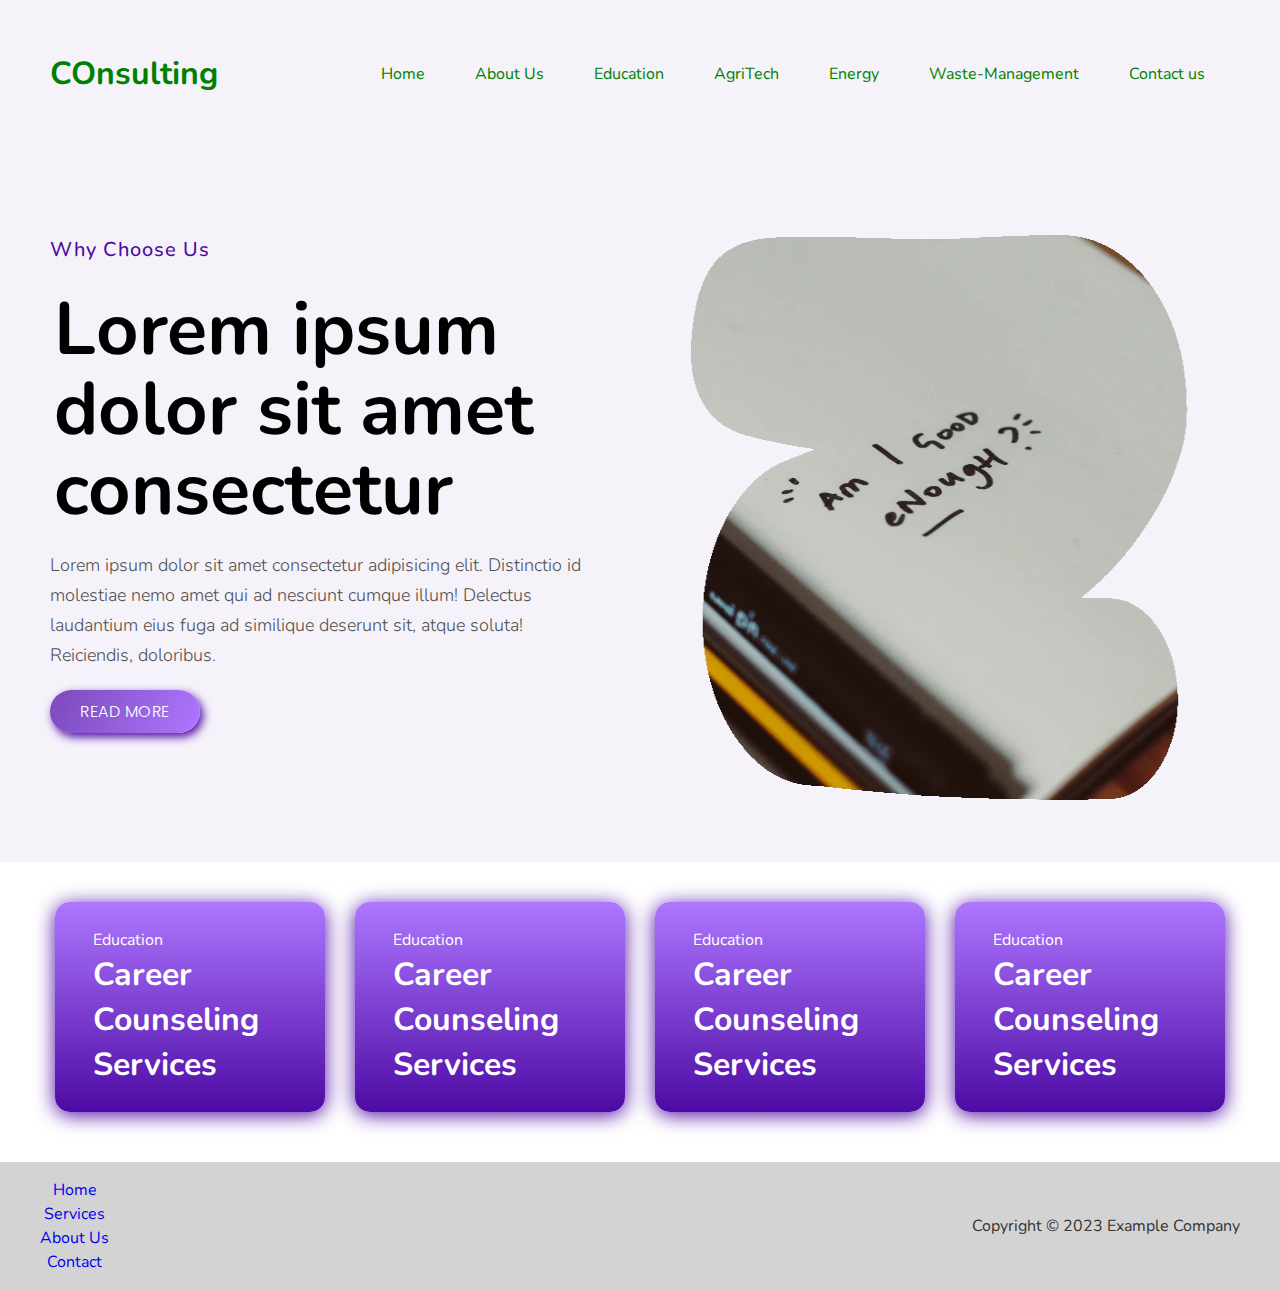
==== index.html @ bbcf7df7 "Only Structured Navabr" ====
<!DOCTYPE html>
<html lang="en">

<head>
  <meta charset="UTF-8">
  <meta name="viewport" content="width=device-width, initial-scale=1.0">
  <meta http-equiv="X-UA-Compatible" content="ie=edge">
  <link rel="stylesheet" href="styles.css">  
  <link href="https://fonts.googleapis.com/css2?family=Nunito:wght@400;600;700&display=swap" rel="stylesheet">
  <link href="https://fonts.googleapis.com/css2?family=Poppins:wght@400;500;600;700&display=swap" rel="stylesheet">

  <title>Responsive Navigation Bar</title>
</head>

<body>

  <!-- Navigation Bar -->
    <nav class="navbar">
      <a href="#" class="logo">COnsulting</a>
      <div class="nav-links">
      <ul>
        <li><a class="active" href="#">Home</a></li>
        <li><a href="#">About Us</a></li>
        <li><a href="#">Education</a></li>
        <li><a href="#">AgriTech</a></li>
        <li><a href="#">Energy</a></li>
        <li><a href="#">Waste-Management</a></li>
        <li><a href="#">Contact us</a></li>
      </ul>
    </div>
    <img src="images/ham.png" alt="menu hamburger" class="menu-hamburger">
    </nav>

<section class="landingmainsection">
    <div class="heading"><p class="firstheading">Why Choose Us</p>
        <p class="secondaryheading">Lorem ipsum dolor sit amet consectetur</p>
        <p class="description">Lorem ipsum dolor sit amet consectetur adipisicing elit. Distinctio id molestiae nemo amet qui ad nesciunt cumque illum! Delectus laudantium eius fuga ad similique deserunt sit, atque soluta! Reiciendis, doloribus.</p>
        <button class="btn-circle" onclick="window.location.href='https://www.example.com'">READ MORE</button>
    </div>
    <div class="headingimage"><img class="mainimage" src="images/save.webp" alt="" srcset=""></div>

</section>
<section class="servicessection">
    <div class="firstblock"><p class="title">Education</p><p class="subtitle">Career Counseling Services</p></div>
    <div class="secondblock"><p class="title">Education</p><p class="subtitle">Career Counseling Services</p></div>
    <div class="thirdblock"><p class="title">Education</p><p class="subtitle">Career Counseling Services</p></div>
    <div class="fourthblock"><p class="title">Education</p><p class="subtitle">Career Counseling Services</p></div>
</section>
<footer>
    <div class="container">
      <nav>
        <ul>
          <li><a href="#">Home</a></li>
          <li><a href="#">Services</a></li>
          <li><a href="#">About Us</a></li>
          <li><a href="#">Contact</a></li>
        </ul>
      </nav>
      <p>Copyright &copy; 2023 Example Company</p>
    </div>
  </footer>
    
</body>
<script>
  const menuHamburger = document.querySelector(".menu-hamburger")
  const navLinks = document.querySelector(".nav-links")

  menuHamburger.addEventListener("click",() =>{
    navLinks.classList.toggle("mobile-menu")
  })

</script>
</html>
---- styles.css ----
/* Reset styles */
* {
  margin: 0;
  padding: 0;
  box-sizing: border-box;
  text-decoration: none;
  list-style: none;
}

body {
  font-family: 'Nunito', sans-serif;
  font-size: 16px;
  line-height: 1.5;
  color: #333;
  background-color: #fff;
}

/* Headings */
h1, h2, h3, h4, h5, h6 {
  font-weight: bold;
}

h1 {
  font-size: 36px;
}

h2 {
  font-size: 30px;
}

h3 {
  font-size: 24px;
}

h4 {
  font-size: 18px;
}

h5 {
  font-size: 14px;
}

h6 {
  font-size: 12px;
}

/* Buttons */
button, input[type="submit"] {
  background-color: #007bff;
  color: #fff;
  padding: 10px 20px;
  border: none;
  border-radius: 4px;
  cursor: pointer;
}

button:hover, input[type="submit"]:hover {
  background-color: #0069d9;
}

/* Form elements */
input[type="text"], input[type="email"], input[type="password"], textarea {
  padding: 10px;
  font-size: 16px;
  border: 1px solid #ddd;
  border-radius: 4px;
  width: 100%;
}

label {
  font-weight: bold;
  display: block;
  margin-bottom: 10px;
}

.firstheading{
  color:#4d0aa4;
  font-size: 20px;
  font-weight: 500;
  line-height: 40px;
  letter-spacing: 1px;
  margin-bottom: 20px;
  animation: fadeInUp 2s ease-in-out;
}

.secondaryheading{
  color: #000;
  font-size: 74px;
  font-weight: 700;
  line-height: 80px;
  margin-bottom: 20px;
  max-width: 550px;
  margin-left: 4px;
  animation: fadeInUp 2s ease-in-out;

}
.description{
  color: #505050;
  font-size: 18px;
  font-weight: 300;
  line-height: 30px;
  max-width: 550px;
  animation: fadeInUp 2s ease-in-out;
}

.heading{
  margin: 50px 50px;
  flex: 1;
}

.btn-circle {
  border-radius: 25px;
  font-size: 16px;
  text-align: center;
  color: white;
  padding: 10px 30px;
  background: linear-gradient(115deg, #4d0aa4ba, #ad77ff);
  /* offset-x | offset-y | blur-radius | spread-radius | color */
  box-shadow: 3px 4px 10px 0px #4d0aa4;
  font-family: 'Poppins', sans-serif;
  font-size: 16px;
  font-weight: 300;
  line-height: 23px;
  letter-spacing: 0.5px;
  animation: fadeInUp 2s ease-in-out;
  margin-top: 20px;

}
.headingimage{
  flex: 1;
  margin-top: 45px;
}
.landingmainsection{
  background-color: #EDE7F68F;
  padding-top: 180px;
  padding-bottom: 50px;
  display:flex;
  flex-wrap: wrap;
}

  @media (max-width: 600px) {
  .headingimage,.heading {
    flex: 1 1 100%;
  }
}

/* Navigation Bar */

.navbar {
  position: absolute;
  padding: 50px;
  display: flex;
  justify-content: space-between;
  align-items: center;
  width: 100%;
  box-sizing: border-box;
}

.navbar a{
  color: green;

}

.navbar .logo{
  font-size: 2em;
  font-weight: bold;
}

.navbar .nav-links ul{
  display: flex;
}

.navbar .nav-links ul li{
  margin: 0 25px;
}

.navbar .nav-links ul li.active a{
color: red;
font-weight: 600;
}

.navbar .menu-hamburger{
  display: none;
  position: absolute;
  top: 50px;
  right:30px;
  width: 35px;
}

.mobile-menu{
  margin-left: 0;


}
@media screen and (max-width: 900px) {
  .navbar{
padding: 0;
  }

  .navbar .logo{
    position:absolute;
    top:40px;
    left:30px
  }

  .navbar .menu-hamburger{
    display: block;
  }


.nav-links{
  top: 0;
  left: 0;
  position:absolute;
  background-color:rgba(255, 255,255,0.2);
  backdrop-filter: blur(8px);
  width: 100%;
  height: 100vh;
  justify-content: center;
  align-items: center;
  margin-left: -100%;
  transition: all 0.5s ease;
}

.nav-links.mobile-menu{
  margin-left: 0;


}

.nav-links ul{
  display: flex;
  flex-direction: column  ;
  align-items: center;
}

.navbar .nav-links ul li{
  margin: 25px 0;
  font-size: 1.2em;
}

}
@keyframes fadeInUp {
  from {
    opacity: 0;
    transform: translateY(20px);
  }
  to {
    opacity: 1;
    transform: translateY(0);
  }
}  
.mainimage{
  width: 500px;
  height:580px;
  animation: myAnimation 2s ease-out;

}

@keyframes myAnimation {
  from { 
    transform: scale(0.5);
  }
  to { 
    transform: scale(1);
  }
}grad

.title{
  font-size: 2000px;
  font-weight: 500;
  line-height: 400px;
  letter-spacing: 10px;
  margin-bottom: 20px;
}

.subtitle{
  font-size: 32px;
  font-weight: 700;
  line-height: 45px;
  margin: 0;
}
.firstblock,.secondblock,.thirdblock, .fourthblock{
  background: linear-gradient(180deg, #ad77ff, #4d0aa4);
  box-shadow: 0px 3px 20px 0px #4d0aa4;
  border-radius: 15px;
  padding: 2% 3%;
  max-width: 270px;
  margin-top: 40px;
  margin-left: 15px;
  margin-right: 15px;
  color: #fff;
  flex: 1;
}

.servicessection{
  display: flex;
  flex-wrap: wrap;
  align-items: center;
  justify-content: center;

}
/**Footer**/
footer {
  background-color: lightgray;
  padding: 1em;
  text-align: center;
  margin-top: 50px;
}

.container {
  max-width: 1200px;
  margin: 0 auto;
  display: flex;
  justify-content: space-between;
  align-items: center;
}
/* 
nav ul {
  display: flex;
  list-style: none;
  margin: 0;
  padding: 0;
}

nav li {
  margin: 0 1em;
}

nav a {
  color: black;
  text-decoration: none;
}

p {
  margin: 0;
} */
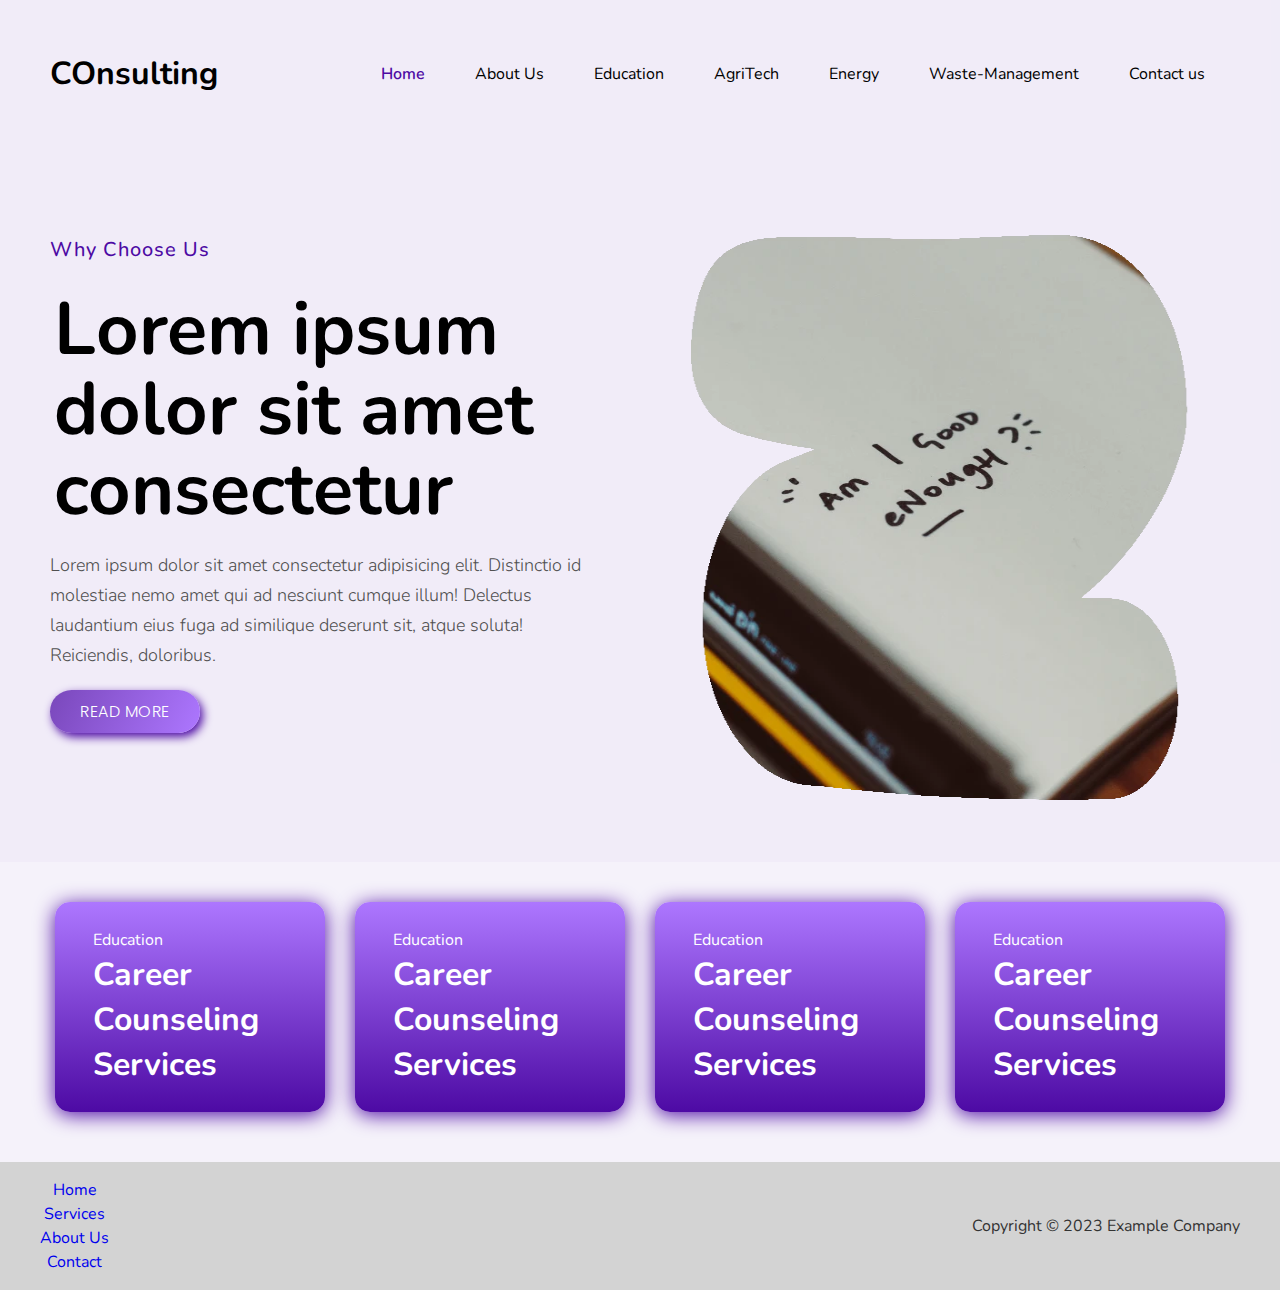
==== commit 33a0eecc: "Adding Pages" ====
--- a/index.html
+++ b/index.html
@@ -19,13 +19,13 @@
       <a href="#" class="logo">COnsulting</a>
       <div class="nav-links">
       <ul>
-        <li><a class="active" href="#">Home</a></li>
-        <li><a href="#">About Us</a></li>
-        <li><a href="#">Education</a></li>
-        <li><a href="#">AgriTech</a></li>
-        <li><a href="#">Energy</a></li>
-        <li><a href="#">Waste-Management</a></li>
-        <li><a href="#">Contact us</a></li>
+        <li><a class="active" href="index.html">Home</a></li>
+        <li><a href="aboutus.html">About Us</a></li>
+        <li><a href="education.html">Education</a></li>
+        <li><a href="agritech.html">AgriTech</a></li>
+        <li><a href="energy.html">Energy</a></li>
+        <li><a href="waste.html">Waste-Management</a></li>
+        <li><a href="contact.html">Contact us</a></li>
       </ul>
     </div>
     <img src="images/ham.png" alt="menu hamburger" class="menu-hamburger">
@@ -50,7 +50,7 @@
     <div class="container">
       <nav>
         <ul>
-          <li><a href="#">Home</a></li>
+          <li><a href="index.html">Home</a></li>
           <li><a href="#">Services</a></li>
           <li><a href="#">About Us</a></li>
           <li><a href="#">Contact</a></li>
--- a/styles.css
+++ b/styles.css
@@ -12,7 +12,7 @@
   font-size: 16px;
   line-height: 1.5;
   color: #333;
-  background-color: #fff;
+  background-color: #EDE7F68F;
 }
 
 /* Headings */
@@ -157,7 +157,7 @@
 }
 
 .navbar a{
-  color: green;
+  color: black;
 
 }
 
@@ -174,8 +174,8 @@
   margin: 0 25px;
 }
 
-.navbar .nav-links ul li.active a{
-color: red;
+a.active{
+color: #4d0aa4;
 font-weight: 600;
 }
 
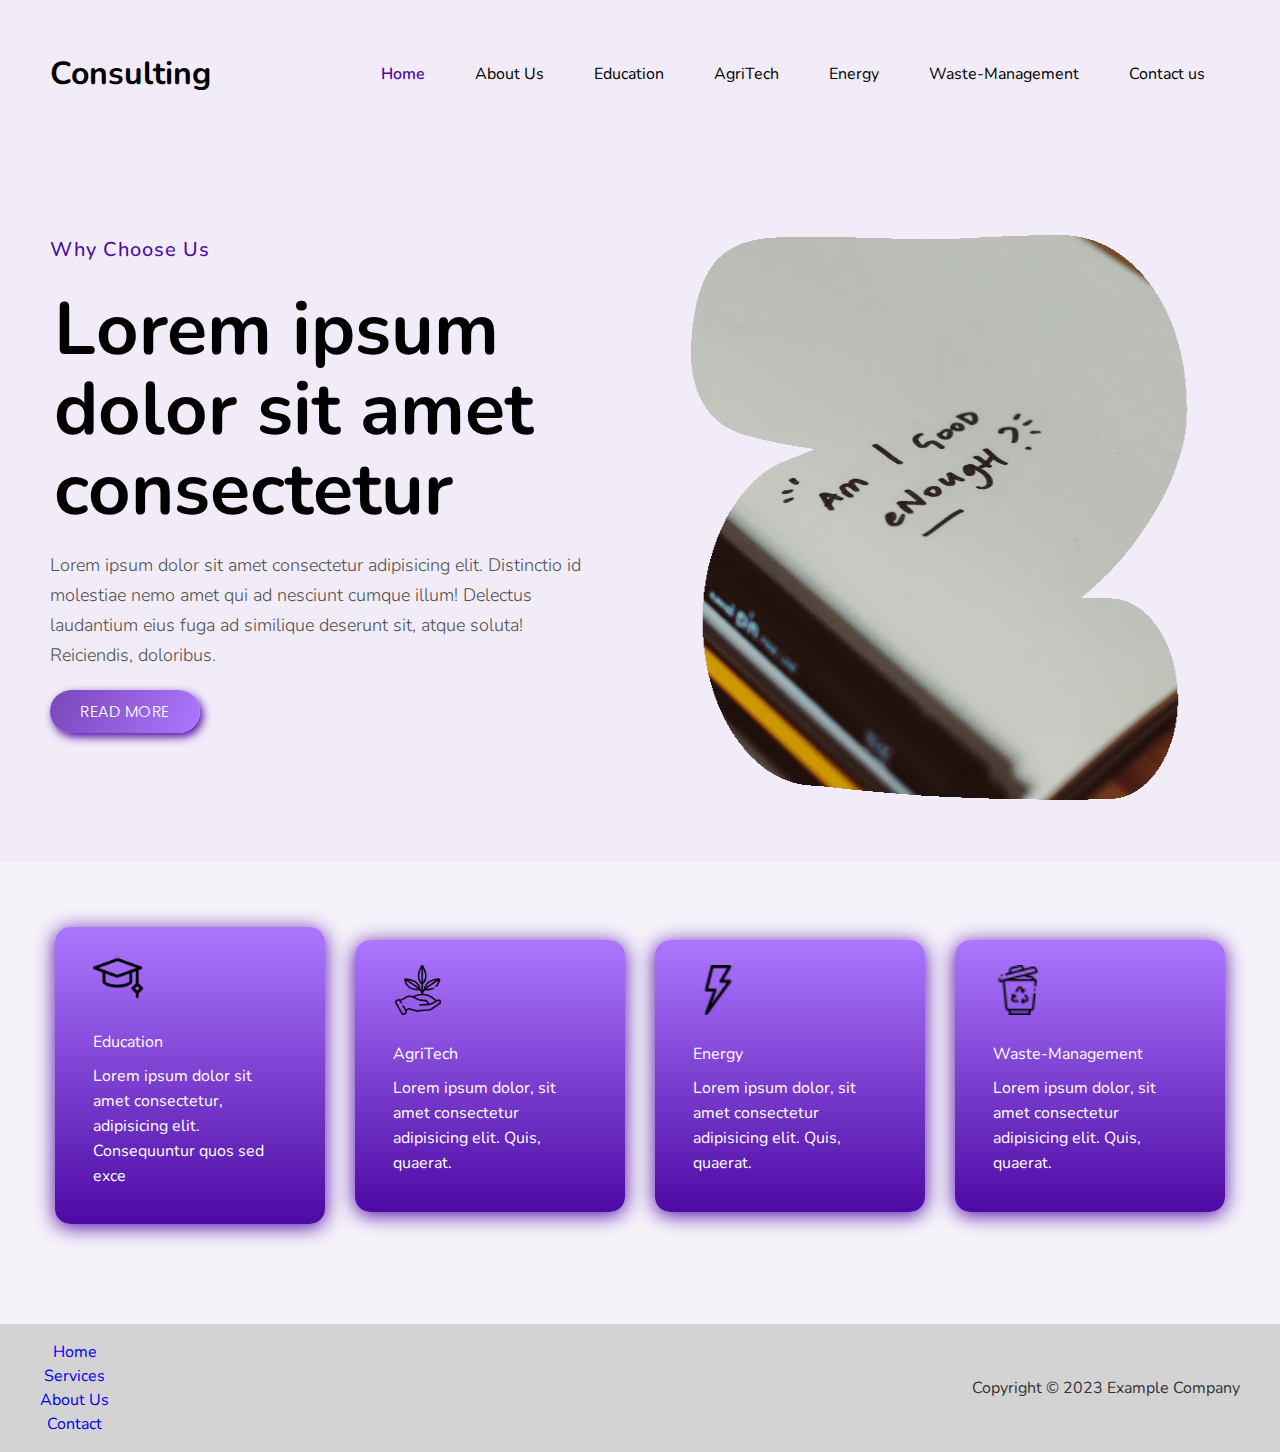
==== commit 5f5923ca: "servicesectionedit" ====
--- a/index.html
+++ b/index.html
@@ -16,7 +16,7 @@
 
   <!-- Navigation Bar -->
     <nav class="navbar">
-      <a href="#" class="logo">COnsulting</a>
+      <a href="index.html" class="logo">Consulting</a>
       <div class="nav-links">
       <ul>
         <li><a class="active" href="index.html">Home</a></li>
@@ -41,10 +41,18 @@
 
 </section>
 <section class="servicessection">
-    <div class="firstblock"><p class="title">Education</p><p class="subtitle">Career Counseling Services</p></div>
-    <div class="secondblock"><p class="title">Education</p><p class="subtitle">Career Counseling Services</p></div>
-    <div class="thirdblock"><p class="title">Education</p><p class="subtitle">Career Counseling Services</p></div>
-    <div class="fourthblock"><p class="title">Education</p><p class="subtitle">Career Counseling Services</p></div>
+    <div class="firstblock">
+      <img class="graduation" src="images/graduation.png" alt="">
+      <p class="title">Education</p><p class="subtitle">Lorem ipsum dolor sit amet consectetur, adipisicing elit. Consequuntur quos sed exce</p></div>
+    <div class="secondblock">
+      <img class="sprout" src="images/planting.png" alt="">
+      <p class="title">AgriTech</p><p class="subtitle">Lorem ipsum dolor, sit amet consectetur adipisicing elit. Quis, quaerat.</p></div>
+    <div class="thirdblock">
+      <img class="lighting" src="images/lighting.png" alt="">
+      <p class="title">Energy</p><p class="subtitle">Lorem ipsum dolor, sit amet consectetur adipisicing elit. Quis, quaerat.</p></div>
+    <div class="fourthblock">
+      <img class="trash" src="images/trash.png" alt="">
+      <p class="title">Waste-Management</p><p class="subtitle">Lorem ipsum dolor, sit amet consectetur adipisicing elit. Quis, quaerat.</p></div>
 </section>
 <footer>
     <div class="container">
--- a/styles.css
+++ b/styles.css
@@ -267,7 +267,7 @@
 }grad
 
 .title{
-  font-size: 2000px;
+  font-size: 22px;
   font-weight: 500;
   line-height: 400px;
   letter-spacing: 10px;
@@ -275,10 +275,13 @@
 }
 
 .subtitle{
-  font-size: 32px;
-  font-weight: 700;
-  line-height: 45px;
-  margin: 0;
+  font-size: 16px;
+  font-weight: 400;
+  line-height: 25px;
+  margin-left: 0;
+  text-align: left  ;
+  padding-top: 10px;
+  padding-bottom: 10px;
 }
 .firstblock,.secondblock,.thirdblock, .fourthblock{
   background: linear-gradient(180deg, #ad77ff, #4d0aa4);
@@ -286,9 +289,7 @@
   border-radius: 15px;
   padding: 2% 3%;
   max-width: 270px;
-  margin-top: 40px;
-  margin-left: 15px;
-  margin-right: 15px;
+  margin: 0 15px;
   color: #fff;
   flex: 1;
 }
@@ -298,6 +299,8 @@
   flex-wrap: wrap;
   align-items: center;
   justify-content: center;
+  margin-top: 65px;
+  margin-bottom: 100px;
 
 }
 /**Footer**/
@@ -335,4 +338,30 @@
 p {
   margin: 0;
 } */
-    +    
+.graduation{
+width: 50px;
+height: 50px;
+margin-bottom: 20px;
+}
+
+.sprout{
+  width: 50px;
+height: 50px;
+margin-bottom: 20px;
+
+}
+
+.lighting{
+  width: 50px;
+  height: 50px;
+  margin-bottom: 20px;
+
+}
+
+.trash{
+  width: 50px;
+  height: 50px;  
+  margin-bottom: 20px;
+
+}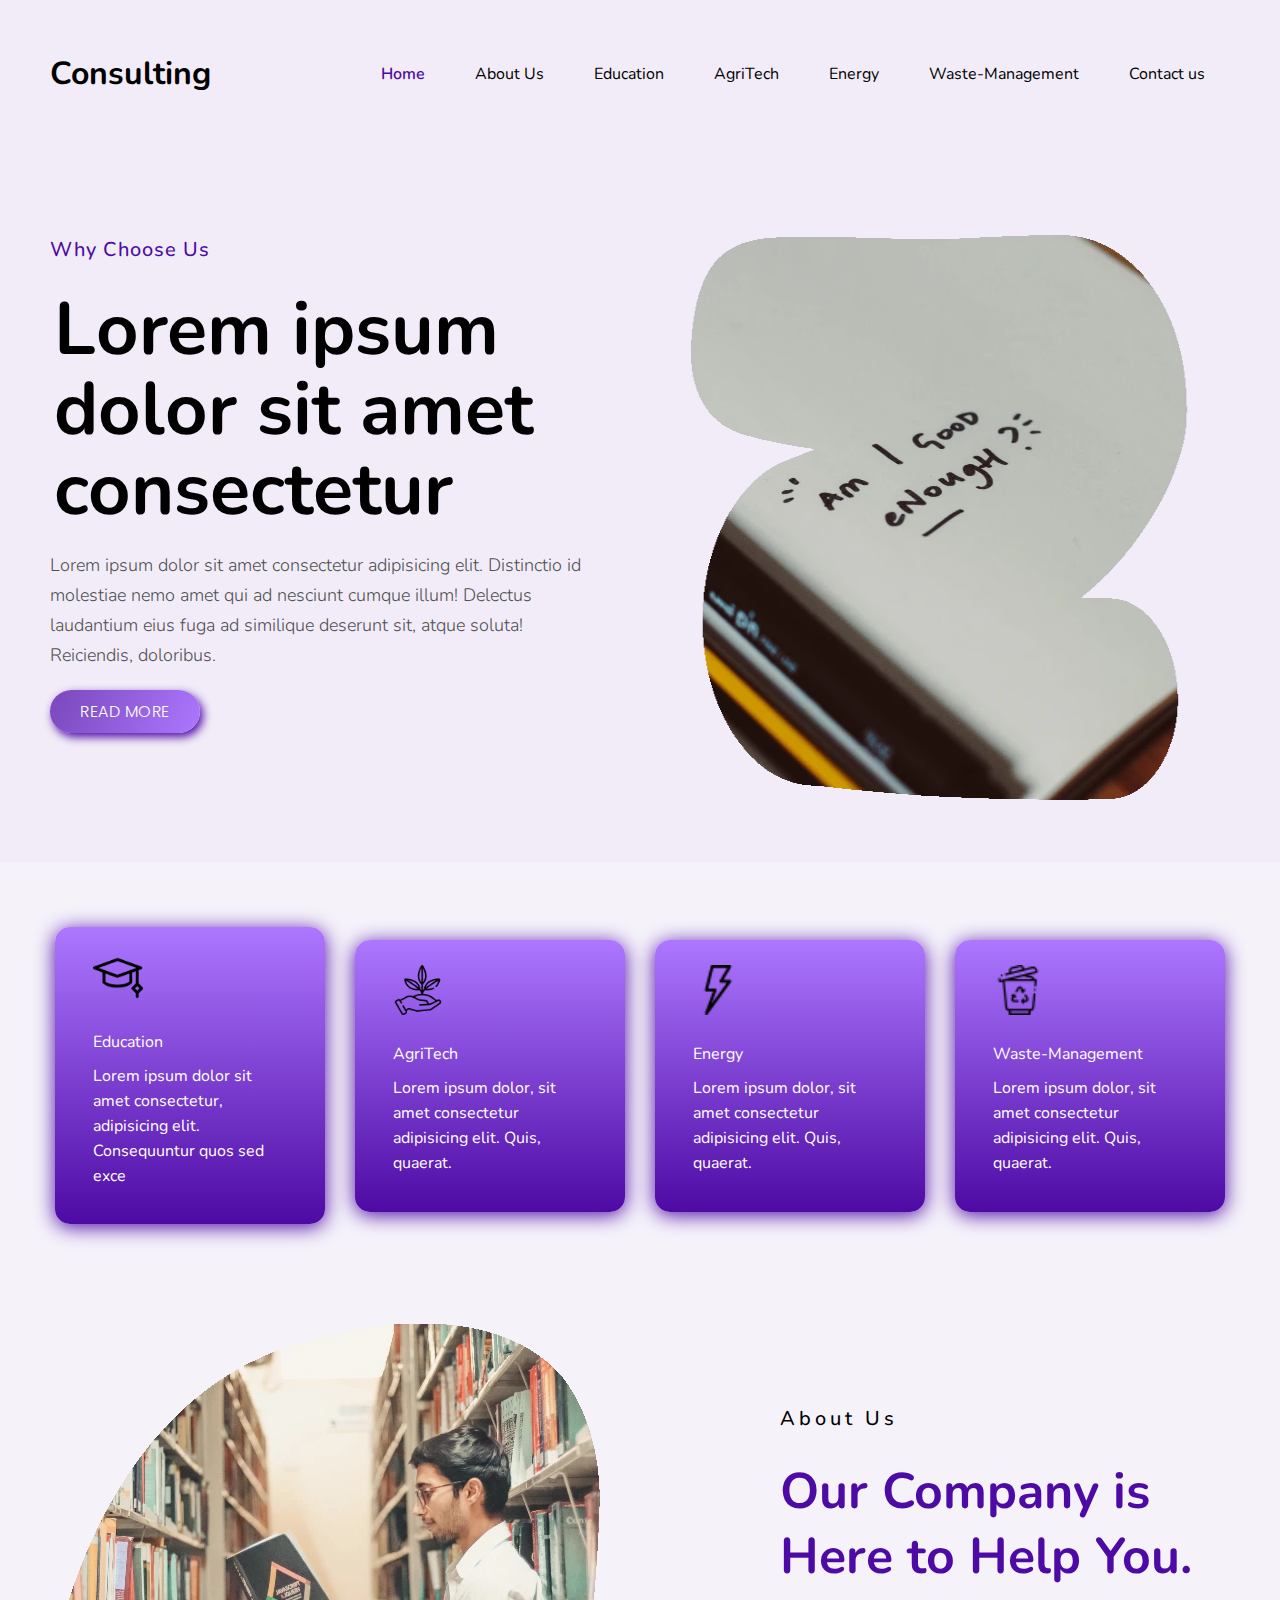
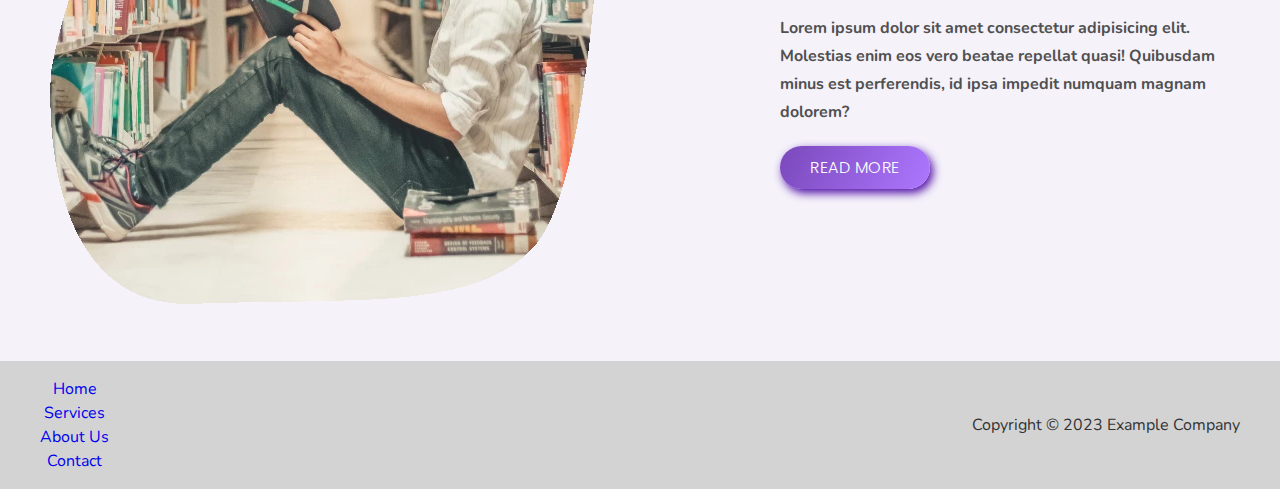
==== commit 8d5089a5: "adding pages of counselordata" ====
--- a/index.html
+++ b/index.html
@@ -54,6 +54,17 @@
       <img class="trash" src="images/trash.png" alt="">
       <p class="title">Waste-Management</p><p class="subtitle">Lorem ipsum dolor, sit amet consectetur adipisicing elit. Quis, quaerat.</p></div>
 </section>
+<section class="aboutus">
+  <div class="firstabout">
+    <img class="student" src="images/student.webp" alt="">
+  </div>
+  <div class="secondabout">
+    <h1 class="contacthead">About Us</h1>
+    <h2 class="contacthead">Our Company is Here to Help You.</h2>
+    <h3 class="contacthead">Lorem ipsum dolor sit amet consectetur adipisicing elit. Molestias enim eos vero beatae repellat quasi! Quibusdam minus est perferendis, id ipsa impedit numquam magnam dolorem?</h3>
+    <button class="btn-circle" onclick="window.location.href='https://www.example.com'">READ MORE</button>
+  </div>
+</section>
 <footer>
     <div class="container">
       <nav>
--- a/styles.css
+++ b/styles.css
@@ -9,7 +9,6 @@
 
 body {
   font-family: 'Nunito', sans-serif;
-  font-size: 16px;
   line-height: 1.5;
   color: #333;
   background-color: #EDE7F68F;
@@ -282,6 +281,7 @@
   text-align: left  ;
   padding-top: 10px;
   padding-bottom: 10px;
+
 }
 .firstblock,.secondblock,.thirdblock, .fourthblock{
   background: linear-gradient(180deg, #ad77ff, #4d0aa4);
@@ -364,4 +364,41 @@
   height: 50px;  
   margin-bottom: 20px;
 
+}
+.student{
+  margin-left: 50px;
+}
+
+.aboutus{
+  display: flex;
+  justify-content: space-between;
+}
+
+h1.contacthead{
+  font-size: 20px;
+  font-weight: 500;
+  line-height: 30px;
+letter-spacing: 4px;
+margin-bottom: 25px;
+color: black;}
+
+h2.contacthead{
+  font-size: 50px;
+  font-weight: 700;
+  line-height: 65px;
+  margin-bottom: 25px;
+  max-width: 450px;
+  color:#4d0aa4;
+}
+
+h3.contacthead{
+  font-size: 16px;
+  color:#505050;
+  line-height: 28px;
+  max-width: 450px;
+}
+
+.secondabout{
+  margin-right: 50px;
+  margin-top: 80px;
 }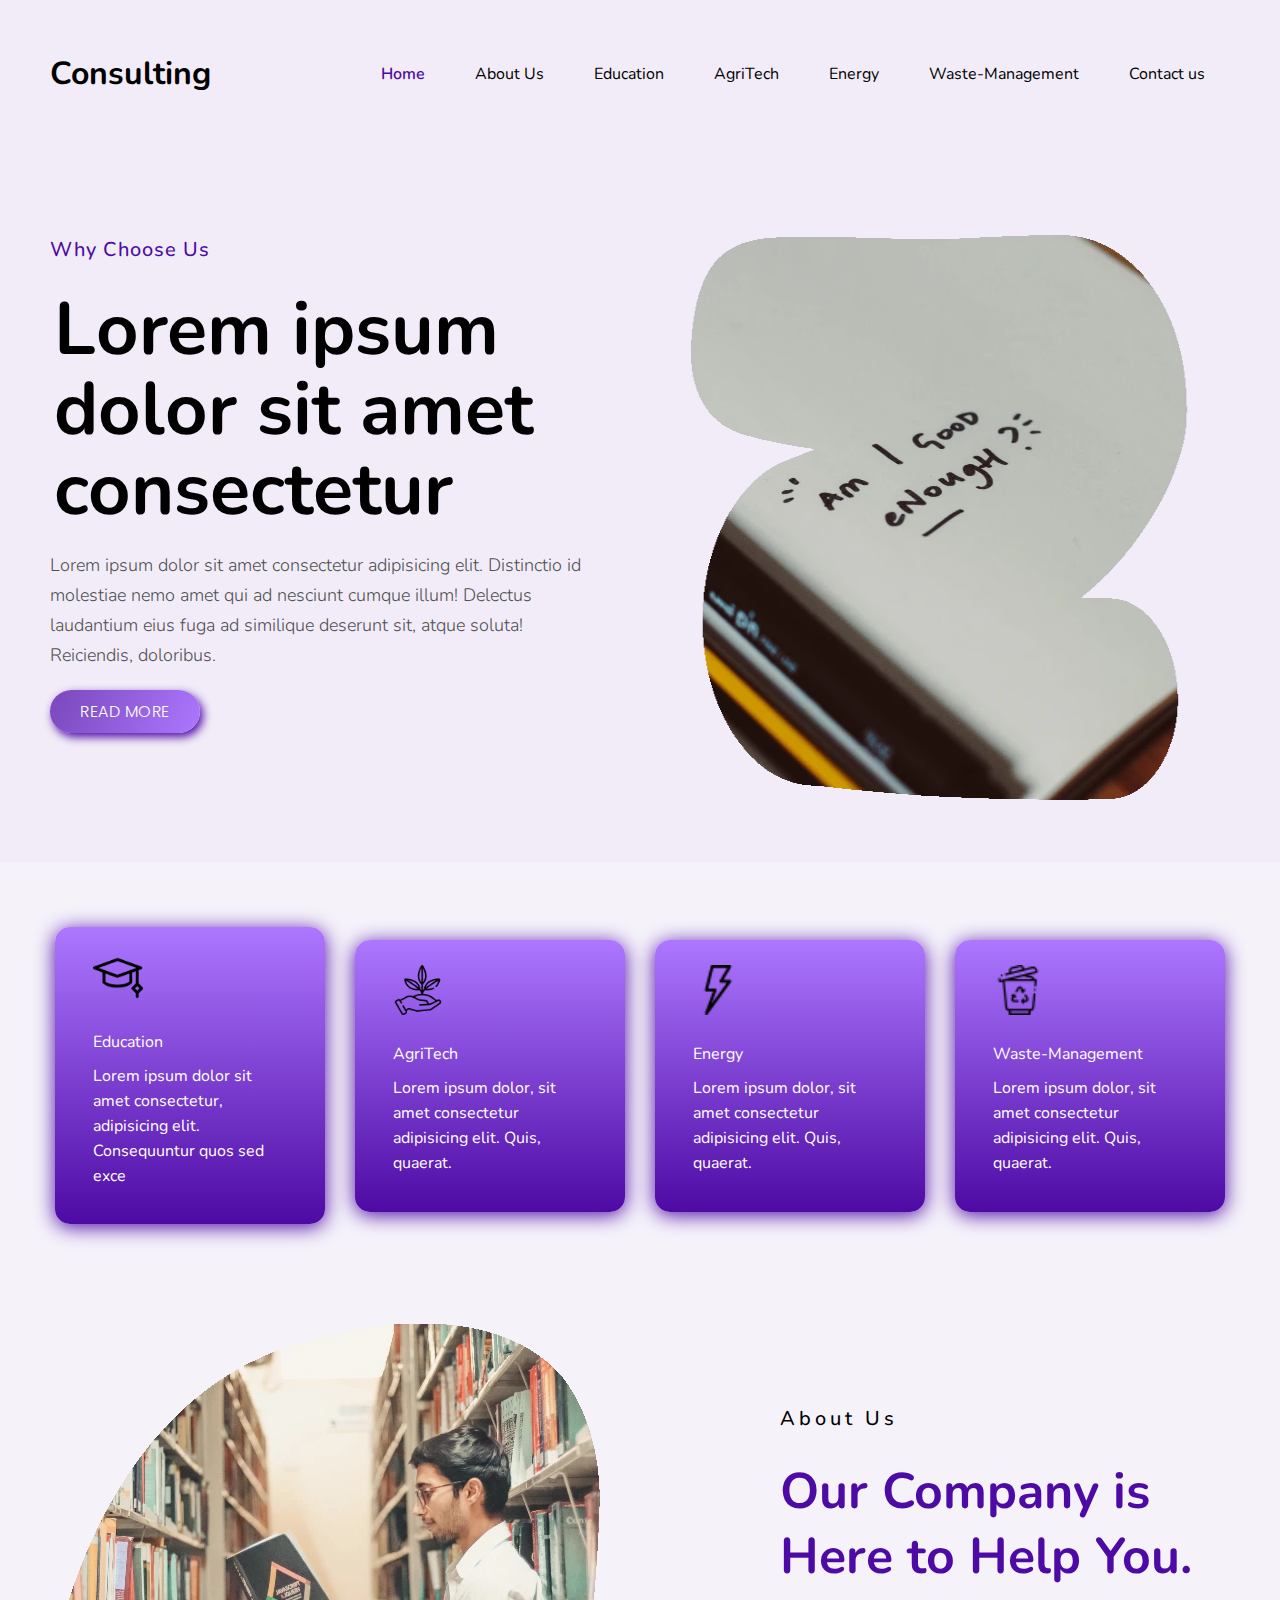
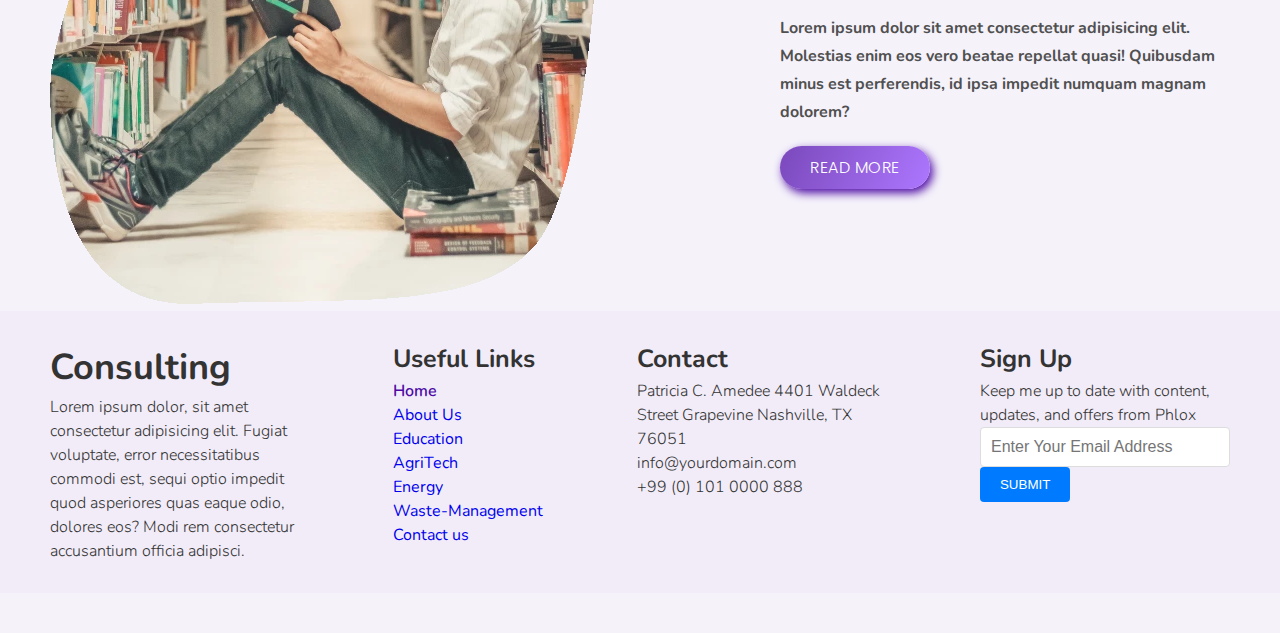
==== commit 29dbcaed: "Footer add" ====
--- a/index.html
+++ b/index.html
@@ -66,18 +66,39 @@
   </div>
 </section>
 <footer>
-    <div class="container">
-      <nav>
-        <ul>
-          <li><a href="index.html">Home</a></li>
-          <li><a href="#">Services</a></li>
-          <li><a href="#">About Us</a></li>
-          <li><a href="#">Contact</a></li>
-        </ul>
-      </nav>
-      <p>Copyright &copy; 2023 Example Company</p>
-    </div>
-  </footer>
+<div class="footdescription">
+  <h1 class="footheading">Consulting</h1>
+  <h2 class="footheading">Lorem ipsum dolor, sit amet consectetur adipisicing elit. Fugiat voluptate, error necessitatibus commodi est, sequi optio impedit quod asperiores quas eaque odio, dolores eos? Modi rem consectetur accusantium officia adipisci.</h2>
+</div>
+<div class="footmenu">
+  <h1 class="footheading1">Useful Links</h1>
+  <ul>
+    <li><a class="active" href="index.html">Home</a></li>
+    <li><a href="aboutus.html">About Us</a></li>
+    <li><a href="education.html">Education</a></li>
+    <li><a href="agritech.html">AgriTech</a></li>
+    <li><a href="energy.html">Energy</a></li>
+    <li><a href="waste.html">Waste-Management</a></li>
+    <li><a href="contact.html">Contact us</a></li>
+  </ul>
+
+</div>
+<div class="footcontact">
+  <h1 class="footheading1">Contact</h1>
+  <h2 class="footheading">Patricia C. Amedee 4401 Waldeck Street Grapevine Nashville, TX 76051
+  </h2>
+  <h2 class="footheading">info@yourdomain.com
+  </h2>
+<h2 class="footheading">+99 (0) 101 0000 888
+</h2>
+</div>
+<div class="Signup">  <h1 class="footheading1">Sign Up</h1>
+  <h2 class="footheading">Keep me up to date with content, updates, and offers from Phlox
+  </h2>
+  <p><input type="email" name="EMAIL" placeholder="Enter Your Email Address" required=""></p>
+  <p><input type="submit" value="SUBMIT"></p>
+</div>  
+</footer>
     
 </body>
 <script>
--- a/styles.css
+++ b/styles.css
@@ -12,6 +12,10 @@
   line-height: 1.5;
   color: #333;
   background-color: #EDE7F68F;
+  min-height: 100vh;
+  display: flex;
+  flex-direction: column;
+
 }
 
 /* Headings */
@@ -401,4 +405,26 @@
 .secondabout{
   margin-right: 50px;
   margin-top: 80px;
+}
+
+footer{
+  display: flex;
+  text-align: left;
+  justify-content: space-between;
+  margin: 40px 0;
+  padding: 30px 50px;
+  background-color:#EDE7F68F ;
+  margin-top: auto;
+
+}
+
+h2.footheading{
+  max-width: 250px;
+  font-size: 16px;
+  font-weight: 300;
+text-align: left;
+}
+
+h1.footheading1{
+  font-size: 25px;
 }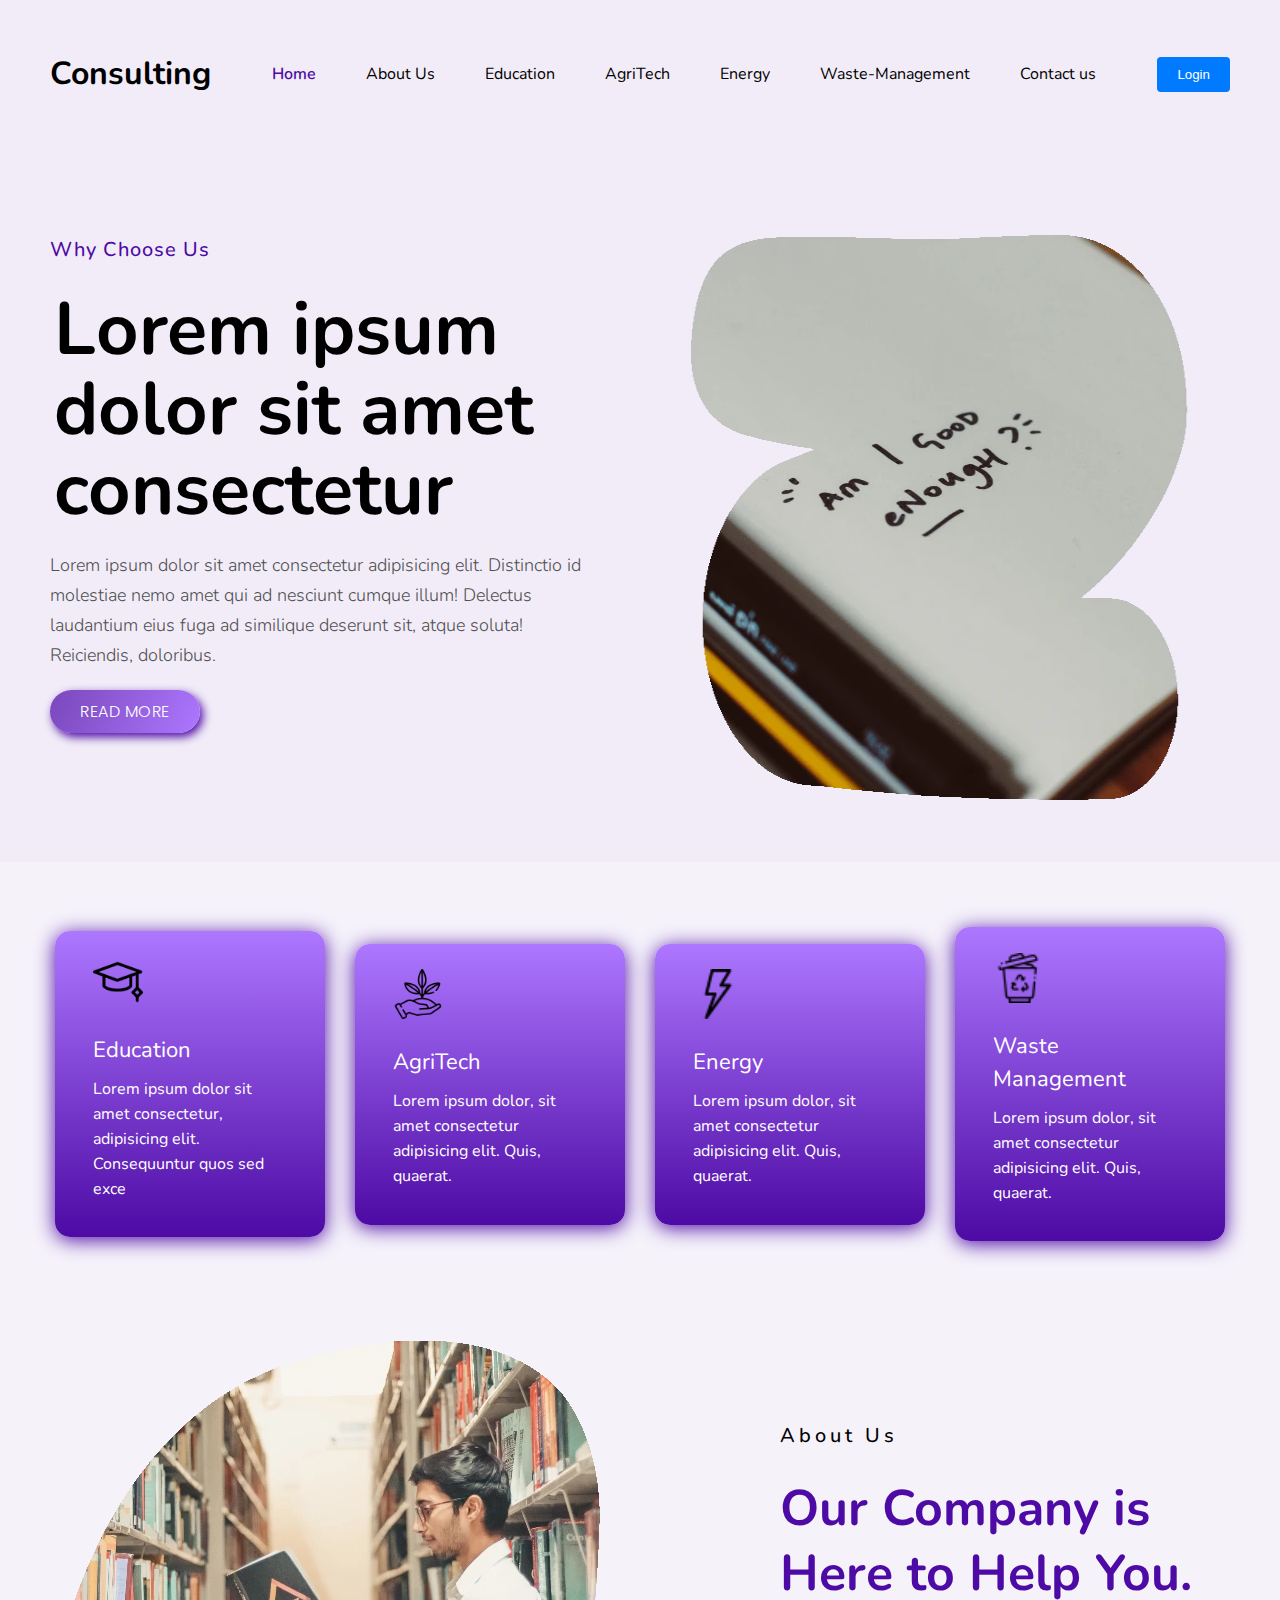
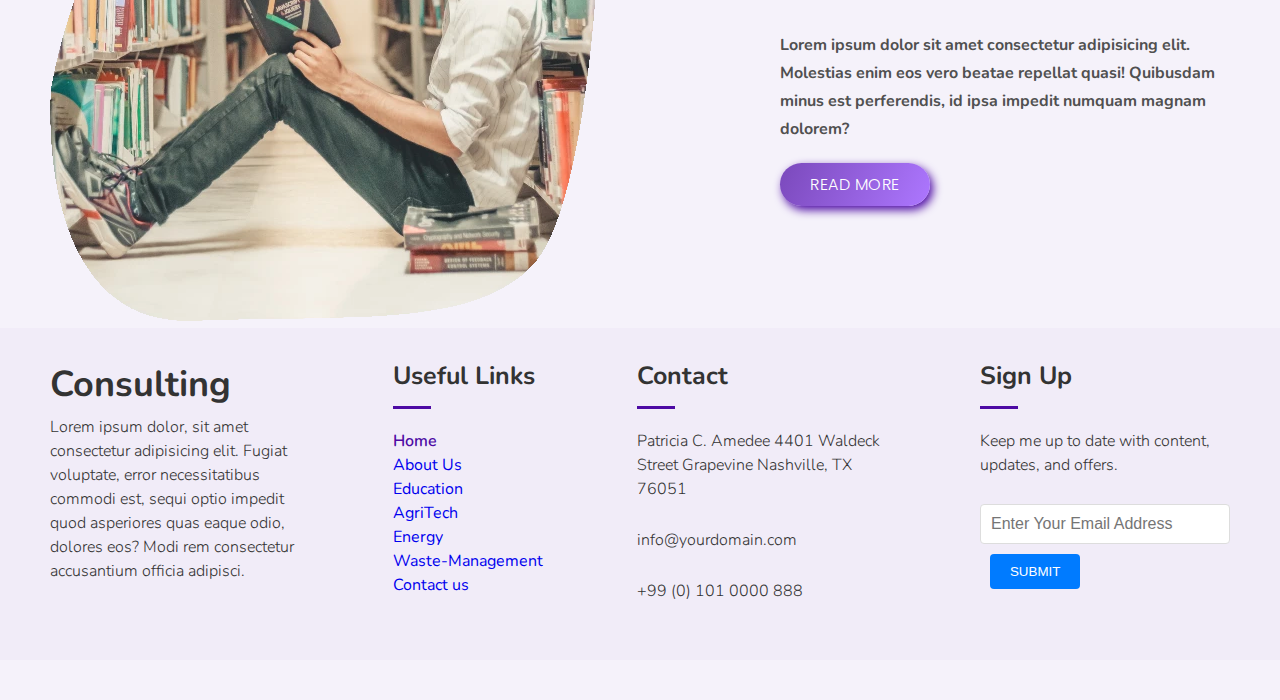
==== commit 258cf959: "Login Button add" ====
--- a/index.html
+++ b/index.html
@@ -28,6 +28,7 @@
         <li><a href="contact.html">Contact us</a></li>
       </ul>
     </div>
+    <button>Login</button>
     <img src="images/ham.png" alt="menu hamburger" class="menu-hamburger">
     </nav>
 
@@ -43,16 +44,16 @@
 <section class="servicessection">
     <div class="firstblock">
       <img class="graduation" src="images/graduation.png" alt="">
-      <p class="title">Education</p><p class="subtitle">Lorem ipsum dolor sit amet consectetur, adipisicing elit. Consequuntur quos sed exce</p></div>
+      <p class="title"> <a style="color: white; font-size: 22px;" href="education.html"> Education</a></p><p class="subtitle">Lorem ipsum dolor sit amet consectetur, adipisicing elit. Consequuntur quos sed exce</p></div>
     <div class="secondblock">
       <img class="sprout" src="images/planting.png" alt="">
-      <p class="title">AgriTech</p><p class="subtitle">Lorem ipsum dolor, sit amet consectetur adipisicing elit. Quis, quaerat.</p></div>
+      <p class="title"> <a style="color: white; font-size: 22px;" href="education.html">AgriTech</a></p><p class="subtitle">Lorem ipsum dolor, sit amet consectetur adipisicing elit. Quis, quaerat.</p></div>
     <div class="thirdblock">
       <img class="lighting" src="images/lighting.png" alt="">
-      <p class="title">Energy</p><p class="subtitle">Lorem ipsum dolor, sit amet consectetur adipisicing elit. Quis, quaerat.</p></div>
+      <p class="title"> <a style="color: white; font-size: 22px;" href="education.html">Energy</a></p><p class="subtitle">Lorem ipsum dolor, sit amet consectetur adipisicing elit. Quis, quaerat.</p></div>
     <div class="fourthblock">
       <img class="trash" src="images/trash.png" alt="">
-      <p class="title">Waste-Management</p><p class="subtitle">Lorem ipsum dolor, sit amet consectetur adipisicing elit. Quis, quaerat.</p></div>
+      <p class="title"> <a style="color: white; font-size: 22px;" href="education.html">Waste Management</a></p><p class="subtitle">Lorem ipsum dolor, sit amet consectetur adipisicing elit. Quis, quaerat.</p></div>
 </section>
 <section class="aboutus">
   <div class="firstabout">
@@ -72,6 +73,7 @@
 </div>
 <div class="footmenu">
   <h1 class="footheading1">Useful Links</h1>
+  <h6 class="footheading"></h6>
   <ul>
     <li><a class="active" href="index.html">Home</a></li>
     <li><a href="aboutus.html">About Us</a></li>
@@ -85,6 +87,7 @@
 </div>
 <div class="footcontact">
   <h1 class="footheading1">Contact</h1>
+  <h6 class="footheading"></h6>
   <h2 class="footheading">Patricia C. Amedee 4401 Waldeck Street Grapevine Nashville, TX 76051
   </h2>
   <h2 class="footheading">info@yourdomain.com
@@ -93,10 +96,11 @@
 </h2>
 </div>
 <div class="Signup">  <h1 class="footheading1">Sign Up</h1>
-  <h2 class="footheading">Keep me up to date with content, updates, and offers from Phlox
+  <h6 class="footheading"></h6>
+  <h2 class="footheading">Keep me up to date with content, updates, and offers.
   </h2>
   <p><input type="email" name="EMAIL" placeholder="Enter Your Email Address" required=""></p>
-  <p><input type="submit" value="SUBMIT"></p>
+  <p style="margin: 10px;"><input type="submit" value="SUBMIT"></p>
 </div>  
 </footer>
     
--- a/styles.css
+++ b/styles.css
@@ -423,8 +423,23 @@
   font-size: 16px;
   font-weight: 300;
 text-align: left;
+margin-top: 3.200px;
+margin-bottom: 27.200px;
 }
 
 h1.footheading1{
   font-size: 25px;
+  padding-bottom: 10px;
+}
+
+h6.footheading{
+width: 38px;
+height: 3px;
+background-color: #4d0aa4;
+margin-bottom: 20px;
+}
+
+.footmenu  ul li a{
+  margin: 10px 0;
+
 }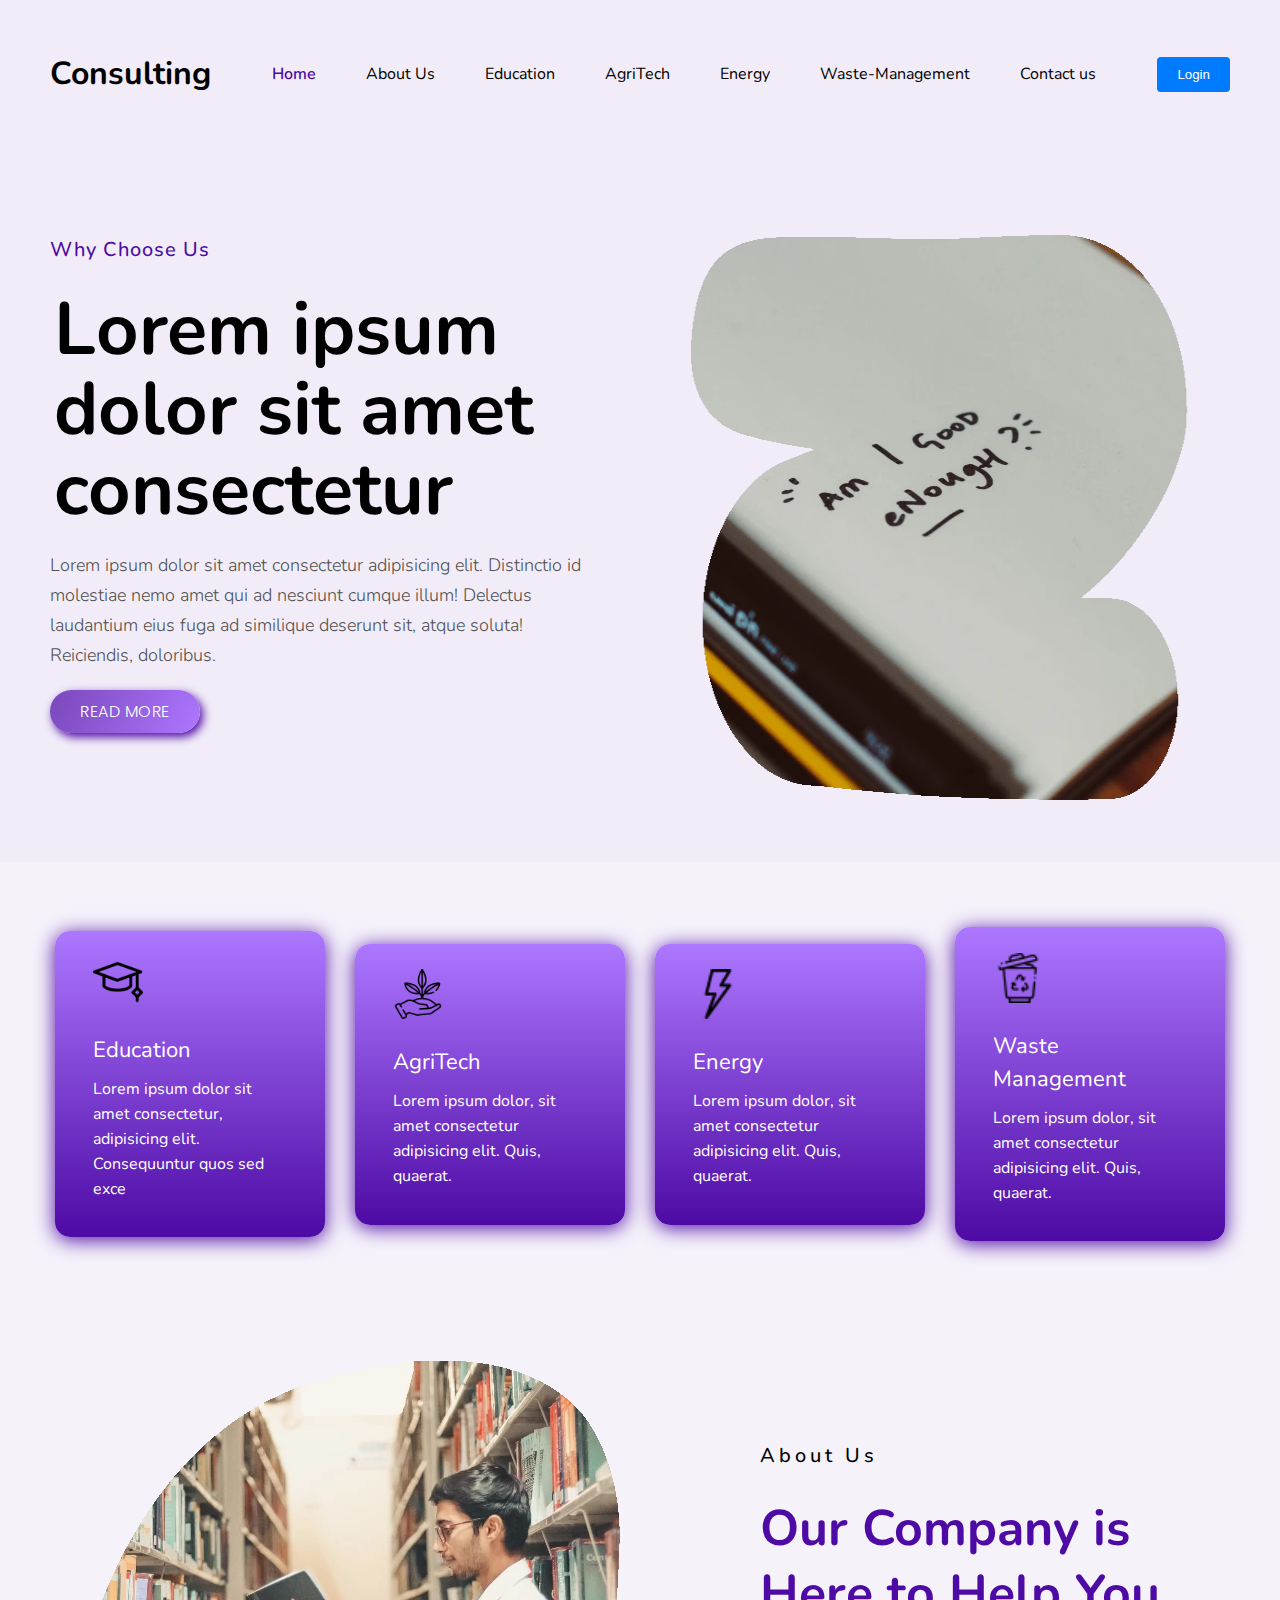
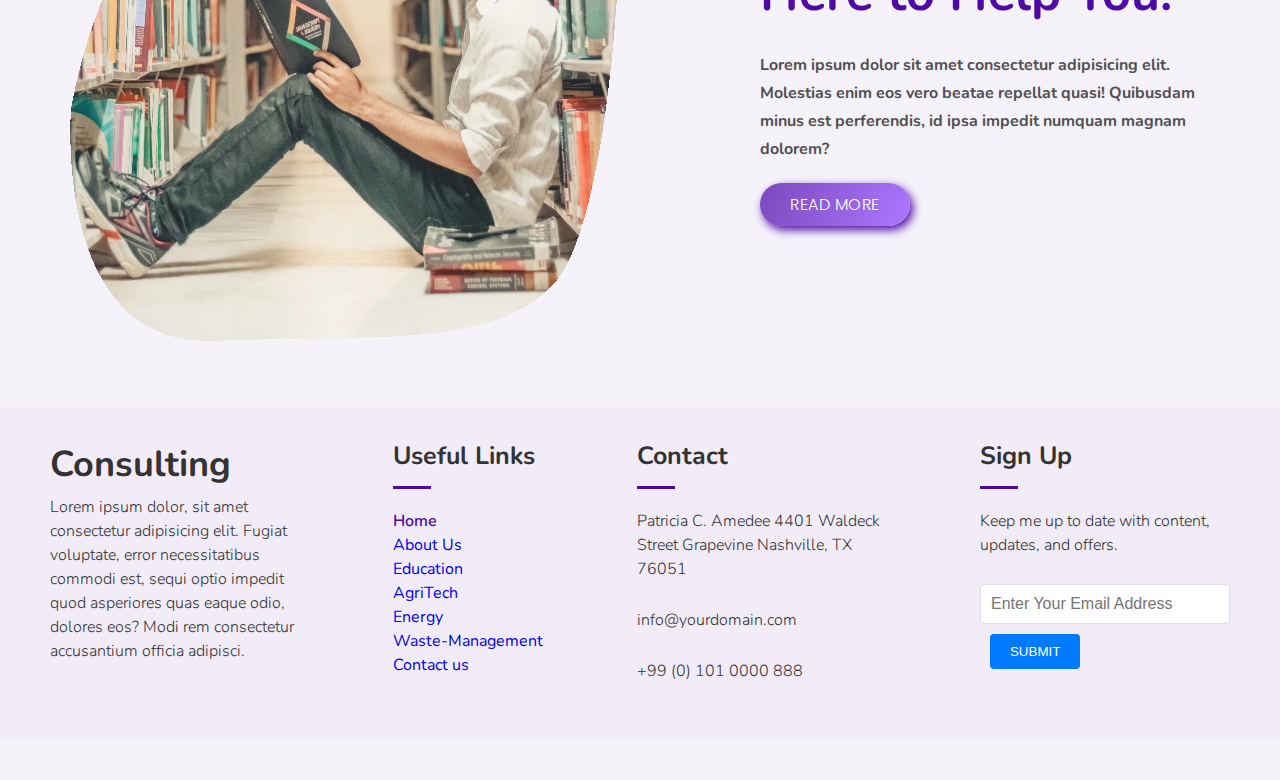
==== commit 976090a6: "Login and Registration Page" ====
--- a/index.html
+++ b/index.html
@@ -28,7 +28,7 @@
         <li><a href="contact.html">Contact us</a></li>
       </ul>
     </div>
-    <button>Login</button>
+    <button id="login-btn" class="btn btn-primary btn-lg">Login</button>
     <img src="images/ham.png" alt="menu hamburger" class="menu-hamburger">
     </nav>
 
@@ -112,6 +112,9 @@
   menuHamburger.addEventListener("click",() =>{
     navLinks.classList.toggle("mobile-menu")
   })
+  document.getElementById("login-btn").addEventListener("click", function() {
+  window.location.href = "login.html";
+});
 
 </script>
 </html>
--- a/styles.css
+++ b/styles.css
@@ -376,6 +376,8 @@
 .aboutus{
   display: flex;
   justify-content: space-between;
+  padding: 20px;
+  margin-bottom: 40px;
 }
 
 h1.contacthead{
@@ -442,4 +444,13 @@
 .footmenu  ul li a{
   margin: 10px 0;
 
+}
+
+#Form
+
+.mainform{
+  text-align: center;
+  display: flex;
+  top:12px;
+  right: 25px;
 }